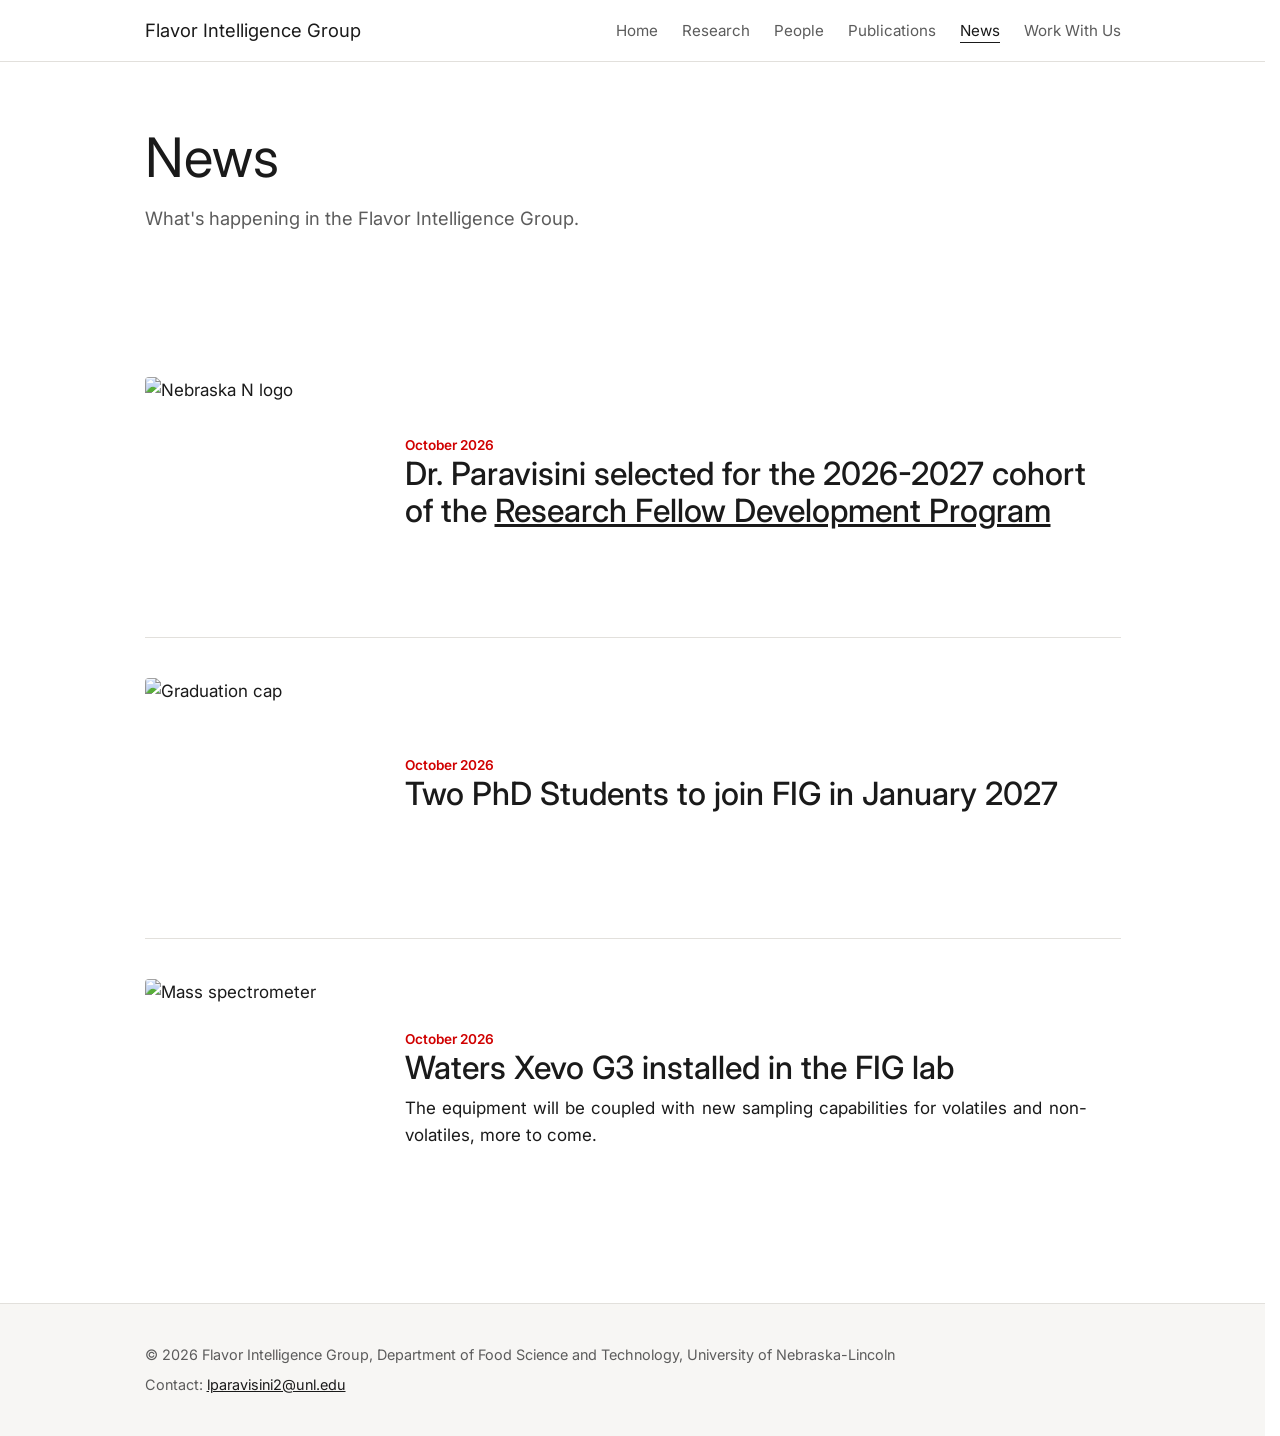
==== news.html @ cf99f229 "Add files via upload" ====
<!doctype html>
<html lang="en">
<head>
<meta charset="utf-8">
<meta name="viewport" content="width=device-width, initial-scale=1">
<title>News — Flavor Intelligence Group</title>
<meta name="description" content="Latest news from the Flavor Intelligence Group at the University of Nebraska-Lincoln.">
<link rel="preconnect" href="https://fonts.googleapis.com">
<link rel="preconnect" href="https://fonts.gstatic.com" crossorigin>
<link href="https://fonts.googleapis.com/css2?family=Fraunces:opsz,wght@9..144,400;9..144,500;9..144,600&family=Inter:wght@400;500;600&display=swap" rel="stylesheet">
<link rel="stylesheet" href="styles.css">
</head>
<body>

<a class="skip-link" href="#main">Skip to main content</a>

<header class="site-header">
  <div class="wrap header-inner">
    <a class="wordmark" href="index.html">
      <span class="wordmark-full">Flavor Intelligence Group</span>
      <span class="wordmark-short">FIG</span>
    </a>
    <nav class="site-nav" aria-label="Primary">
      <ul>
        <li><a href="index.html">Home</a></li>
        <li><a href="research.html">Research</a></li>
        <li><a href="people.html">People</a></li>
        <li><a href="publications.html">Publications</a></li>
        <li><a href="news.html" aria-current="page">News</a></li>
        <li><a href="work-with-us.html">Work With Us</a></li>
      </ul>
    </nav>
  </div>
</header>

<main id="main">

  <!-- ============ BANNER ============ -->
  <section class="hero hero-stack">
    <div class="wrap hero-inner">
      <h1>News</h1>
      <p class="hero-lede">
        What's happening in the Flavor Intelligence Group.
      </p>
    </div>
  </section>

  <!-- ============ NEWS LIST (newest first) ============ -->
  <section class="section">
    <div class="wrap">

      <article class="news-entry">
        <img src="images/nebraska-n.png" alt="Nebraska N logo">
        <div class="news-entry-body">
          <p class="news-date">October 2026</p>
          <h2>Dr. Paravisini selected for the 2026-2027 cohort of the <a href="https://research.unl.edu/proposaldevelopment/rdfp/">Research Fellow Development Program</a></h2>
        </div>
      </article>

      <article class="news-entry">
        <img src="images/grad-hat.png" alt="Graduation cap">
        <div class="news-entry-body">
          <p class="news-date">October 2026</p>
          <h2>Two PhD Students to join FIG in January 2027</h2>
        </div>
      </article>

      <article class="news-entry">
        <img src="images/xevoG3.png" alt="Mass spectrometer">
        <div class="news-entry-body">
          <p class="news-date">October 2026</p>
          <h2>Waters Xevo G3 installed in the FIG lab</h2>
          <p>The equipment will be coupled with new sampling capabilities for volatiles and non-volatiles, more to come. </p>
        </div>
      </article>

    </div>
  </section>

</main>

<footer class="site-footer">
  <div class="wrap footer-inner">
    <p class="footer-title">&copy; 2026 Flavor Intelligence Group, Department of Food Science and Technology, University of Nebraska-Lincoln</p>
    <p class="footer-title">Contact: <a href="mailto:lparavisini2@unl.edu">lparavisini2@unl.edu</a></p>
  </div>
</footer>

</body>
</html>
---- styles.css ----
/* =========================================================
   FIG — stylesheet (clean version)
   Colors, fonts and spacing live in the :root block below.
   ========================================================= */

:root {
  --color-bg:        #ffffff;
  --color-bg-alt:    #f7f6f4;
  --color-text:      #1a1a1a;
  --color-text-muted:#5c5c5c;
  --color-border:    #e2e0dc;
  --color-accent:    #1a1a1a;
  --color-accent-contrast: #ffffff;
  --color-red:       #D00000;   /* UNL red */

  --font-display: "Inter", -apple-system, BlinkMacSystemFont, "Segoe UI", sans-serif;
  --font-body: "Inter", -apple-system, BlinkMacSystemFont, "Segoe UI", sans-serif;

  --content-narrow: 720px;
  --radius: 4px;
  --space-1: 0.5rem;
  --space-2: 1rem;
  --space-3: 1.5rem;
  --space-4: 2.5rem;
  --space-5: 4rem;
  --space-6: 6rem;
}

/* ---------------------------------------------------------
   Reset & base
   --------------------------------------------------------- */
*, *::before, *::after { box-sizing: border-box; }

html {
  -webkit-text-size-adjust: 100%;
  height: 100%;
  scrollbar-gutter: stable;
}

body {
  margin: 0;
  font-family: var(--font-body);
  color: var(--color-text);
  background: var(--color-bg);
  line-height: 1.55;
  font-size: 17px;
  min-height: 100vh;
  display: flex;
  flex-direction: column;
}

main { flex: 1 0 auto; }

h1, h2, h3, h4 {
  font-family: var(--font-display);
  font-weight: 500;
  line-height: 1.15;
  margin: 0 0 var(--space-2);
}

h1 { font-size: clamp(2.2rem, 4.5vw, 3.4rem); font-weight: 400; }
h2 { font-size: clamp(1.5rem, 2.6vw, 2rem); }
h3 { font-size: 1.15rem; }

p {
  margin: 0 0 var(--space-2);
  max-width: 62ch;
  color: var(--color-text);
  text-align: justify;
}

a { color: inherit; }
img { max-width: 100%; display: block; }
ul { margin: 0; padding: 0; list-style: none; }
dl { margin: 0; }

.list-disc {
  list-style: disc;
  padding-left: 1.4em;
  margin: 0 0 var(--space-3);
}

.list-disc li { margin-bottom: 0.4em; }

.wrap {
  max-width: 80vw;
  margin: 0 auto;
  padding: 0 var(--space-3);
}

.section { padding: var(--space-5) 0; }

/* Equal-height sections (Work With Us) */
.same-height {
  display: flex;
  align-items: flex-start;
  min-height: 0 !important;        /* cancels any height set by the script */
  padding: var(--space-4) 0;       /* tighter than the default 4rem */
}

.same-height .wrap { width: 100%; }

.same-height + .same-height {
  border-top: 1px solid var(--color-border);
}

@media (prefers-reduced-motion: reduce) {
  * { transition: none !important; animation: none !important; }
}

/* ---------------------------------------------------------
   Accessibility
   --------------------------------------------------------- */
.skip-link {
  position: absolute;
  top: -100px;
  left: var(--space-2);
  z-index: 100;
  background: var(--color-text);
  color: var(--color-bg);
  padding: 0.6em 1em;
  border-radius: var(--radius);
  text-decoration: none;
  font-size: 0.9rem;
  transition: top 0.15s ease;
}

.skip-link:focus { top: var(--space-2); }

a:focus-visible,
button:focus-visible {
  outline: 2px solid var(--color-accent);
  outline-offset: 2px;
}

/* ---------------------------------------------------------
   Header / nav
   --------------------------------------------------------- */
.site-header {
  border-bottom: 1px solid var(--color-border);
  background: var(--color-bg);
}

.header-inner {
  display: flex;
  align-items: center;
  justify-content: space-between;
  flex-wrap: wrap;
  gap: var(--space-2);
  padding-top: var(--space-2);
  padding-bottom: var(--space-2);
}

.wordmark {
  font-family: var(--font-display);
  font-size: 1.15rem;
  text-decoration: none;
  color: var(--color-text);
}

.wordmark-short { display: none; }

.site-nav ul {
  display: flex;
  flex-wrap: wrap;
  gap: var(--space-3);
}

.site-nav a {
  text-decoration: none;
  font-size: 0.95rem;
  color: var(--color-text-muted);
  padding-bottom: 2px;
  border-bottom: 1px solid transparent;
}

.site-nav a:hover,
.site-nav a[aria-current="page"] {
  color: var(--color-text);
  border-bottom-color: var(--color-accent);
}

/* ---------------------------------------------------------
   Buttons & links
   --------------------------------------------------------- */
.button {
  display: inline-block;
  padding: 0.7em 1.4em;
  border-radius: var(--radius);
  text-decoration: none;
  font-size: 0.95rem;
  font-weight: 500;
  border: 1px solid transparent;
}

.button-primary {
  background: var(--color-accent);
  color: var(--color-accent-contrast);
}

.button-ghost {
  border-color: var(--color-border);
  color: var(--color-text);
}

.text-link {
  display: inline-block;
  margin-top: var(--space-1);
  text-decoration: none;
  color: var(--color-text);
  border-bottom: 1px solid var(--color-accent);
  font-size: 0.95rem;
}

/* ---------------------------------------------------------
   Hero
   --------------------------------------------------------- */
.hero {
  padding: var(--space-5) 0;
  overflow: hidden;
}

.hero-inner {
  display: flex;
  align-items: center;
  gap: var(--space-4);
}

.hero-stack .hero-inner {
  display: block;
}

.hero-visual {
  flex: 0 0 38%;
  min-width: 0;
  aspect-ratio: 4 / 5;
  overflow: hidden;
  border-radius: var(--radius);
}

.hero-visual img {
  width: 100%;
  height: 100%;
  object-fit: cover;
  object-position: left center;
}

.hero-content {
  flex: 1 1 auto;
  min-width: 0;
  max-width: var(--content-narrow);
}

.eyebrow {
  font-size: 0.85rem;
  color: var(--color-text-muted);
  margin-bottom: var(--space-2);
}

.hero-tagline {
  font-size: 0.8rem;
  letter-spacing: 0.06em;
  text-transform: uppercase;
  color: var(--color-accent);
  font-weight: 600;
  margin: -0.4em 0 var(--space-2);
}

.hero-lede {
  font-size: 1.15rem;
  color: var(--color-text-muted);
}

.hero-actions {
  display: flex;
  gap: var(--space-2);
  margin-top: var(--space-3);
  flex-wrap: wrap;
}

@media (max-width: 900px) {
  .hero-inner {
    flex-direction: column-reverse;
    text-align: left;
  }
  .hero-visual {
    flex-basis: auto;
    width: 70%;
    aspect-ratio: 1 / 1;
    align-self: flex-start;
  }
  .hero-content { max-width: none; }
}

/* ---------------------------------------------------------
   Hero with background picture
   (Work With Us = .hero-picture, Publications = + .hero-picture-pubs)
   --------------------------------------------------------- */
.hero-picture {
  padding-bottom: calc(var(--space-6) + 3rem);
  margin-bottom: -4rem;            /* pulls the next section up; picture size unchanged */
  background-color: #ffffff;
  background-image:
    linear-gradient(90deg, #ffffff 0%, #ffffff 42%, rgba(255,255,255,0) 60%),
    url("images/Red-Network-Handshake.png");
  background-repeat: no-repeat;
  background-size: 100% 100%, auto 100%;
  background-position: center, right center;
}

.hero-picture-pubs {
  background-image:
    linear-gradient(90deg, #ffffff 0%, #ffffff 62%, rgba(255,255,255,0) 78%),
    url("images/Red-Network-Publications.png");
  background-size: 100% 100%, auto min(100%, 420px);
  background-position: center, right center;
}

@media (max-width: 900px) {
  .hero-picture {
    background-image:
      linear-gradient(90deg, rgba(255,255,255,0.88) 0%, rgba(255,255,255,0.7) 100%),
      url("images/Red-Network-Handshake.png");
    background-size: 100% 100%, cover;
    background-position: center, center;
  }

  .hero-picture-pubs {
    background-image:
      linear-gradient(90deg, rgba(255,255,255,0.95) 0%, rgba(255,255,255,0.8) 100%),
      url("images/Red-Network-Publications.png");
    background-size: 100% 100%, auto min(100%, 300px);
    background-position: center, right center;
  }
}

/* ---------------------------------------------------------
   Research page: two-column editorial layout
   --------------------------------------------------------- */
.research-row {
  display: grid;
  grid-template-columns: 1fr 1fr;
  gap: var(--space-5);
  align-items: center;
}

.research-row.reverse .research-text { order: 2; }

.research-text p { max-width: none; }

.research-image img {
  width: 100%;
  height: auto;
  border-radius: var(--radius);
}

@media (max-width: 800px) {
  .research-row {
    grid-template-columns: 1fr;
    gap: var(--space-3);
  }
  .research-row.reverse .research-text { order: 0; }
}

/* ---------------------------------------------------------
   Publications page
   --------------------------------------------------------- */
.pub-stats {
  display: flex;
  gap: var(--space-4);
  margin: var(--space-3) 0 var(--space-2);
}

.pub-stats dd {
  font-family: var(--font-display);
  font-size: 1.6rem;
  margin: 0;
}

.pub-stats dt {
  font-size: 0.8rem;
  color: var(--color-text-muted);
  margin: 0;
}

.pub-list { border-top: 1px solid var(--color-border); }

.pub-entry {
  padding: var(--space-2) 0;
  border-bottom: 1px solid var(--color-border);
}

.pub-title {
  font-family: var(--font-display);
  font-size: 1.05rem;
  margin: 0 0 0.3em;
  max-width: 68ch;
}

.pub-title a {
  color: var(--color-text);
  text-decoration: none;
  border-bottom: 1px solid var(--color-border);
}

.pub-title a:hover { border-bottom-color: var(--color-accent); }

.pub-authors {
  font-size: 0.92rem;
  color: var(--color-text-muted);
  margin: 0 0 0.2em;
}

.pub-meta {
  font-size: 0.88rem;
  color: var(--color-text-muted);
  margin: 0;
}

.pub-badge {
  display: inline-block;
  margin-left: var(--space-1);
  padding: 0.1em 0.6em;
  border: 1px solid var(--color-border);
  border-radius: 999px;
  font-size: 0.78rem;
}

.pub-tag {
  display: inline-block;
  margin-left: 0.5em;
  padding: 0.05em 0.5em;
  background: var(--color-bg-alt);
  border-radius: var(--radius);
  font-size: 0.72rem;
  color: var(--color-text-muted);
  vertical-align: middle;
}

/* ---------------------------------------------------------
   Home: intro grid & facts
   --------------------------------------------------------- */
.intro-grid {
  display: grid;
  grid-template-columns: 1fr;
  gap: var(--space-5);
  align-items: start;
}

.fact-list {
  display: flex;
  flex-direction: column;
  gap: var(--space-3);
}

.fact dt {
  font-size: 0.8rem;
  color: var(--color-text-muted);
  margin-bottom: 0.2em;
}

.fact dd {
  margin: 0;
  font-family: var(--font-display);
  font-size: 1.05rem;
}

/* ---------------------------------------------------------
   Home: picture cards
   --------------------------------------------------------- */
.card-grid {
  display: grid;
  grid-template-columns: repeat(4, minmax(200px, 1fr));
  gap: var(--space-3);
  margin: var(--space-3) 0;
}

.card {
  padding: var(--space-3);
  background: var(--color-bg);
  border-radius: var(--radius);
  min-width: 0;
}

.card p { margin-bottom: 0; }

.card img {
  width: 100%;
  max-width: 220px;
  height: auto;
  border-radius: var(--radius);
  margin: 0 auto;
}

.card figcaption {
  margin-top: var(--space-1);
  text-align: center;
  font-weight: 600;
  font-size: clamp(0.8rem, 1.8vw, 1rem);
  color: var(--color-red);
}

/* ---------------------------------------------------------
   News page
   --------------------------------------------------------- */
.news-entry {
  display: flex;
  align-items: center;
  gap: var(--space-4);
  padding: var(--space-4) 0;
  border-bottom: 1px solid var(--color-border);
}

.news-entry:first-child { padding-top: 0; }
.news-entry:last-child { border-bottom: none; }

.news-entry img {
  flex: 0 0 220px;
  width: 220px;
  height: 220px;
  object-fit: cover;
  border-radius: var(--radius);
}

.news-entry-body { min-width: 0; }
.news-entry-body h2 { margin-bottom: var(--space-1); }
.news-entry-body p { margin-bottom: 0; }

.news-date {
  font-size: 0.85rem;
  font-weight: 600;
  color: var(--color-red);
  margin-bottom: var(--space-1);
}

@media (max-width: 700px) {
  .news-entry {
    flex-direction: column;
    align-items: flex-start;
    gap: var(--space-2);
  }
  .news-entry img {
    flex-basis: auto;
    width: 100%;
    max-width: 320px;
    height: auto;
    aspect-ratio: 1 / 1;
  }
}
/* Horizontal list with a | between items */
.list-bar {
  display: flex;
  flex-wrap: wrap;
  gap: 0.75rem 0;
  margin-bottom: var(--space-3);
}

.list-bar li + li::before {
  content: "|";
  margin: 0 1.25em;
  color: var(--color-border);
}

.list-bar + h3 {
  margin-top: var(--space-4);
}
/* ---------------------------------------------------------
   Home: news carousel
   --------------------------------------------------------- */
.news-banner {
  background: var(--color-bg-alt);
  padding: var(--space-4) 0;
}

.news-carousel {
  display: flex;
  align-items: center;
  gap: var(--space-3);
}

.news-viewport {
  flex: 1 1 auto;
  overflow: hidden;
}

.news-track {
  display: flex;
  transition: transform 0.4s ease;
}

.news-item {
  flex: 0 0 100%;
  display: flex;
  align-items: center;
  gap: var(--space-4);
}

.news-item img {
  width: 220px;
  height: auto;
  object-fit: contain;
  border-radius: var(--radius);
  flex-shrink: 0;
}

.news-item p {
  margin: 0;
  font-size: 1.2rem;
  max-width: 48ch;
}

.news-arrow {
  flex: 0 0 auto;
  width: 44px;
  height: 44px;
  border-radius: 50%;
  border: 1px solid var(--color-border);
  background: var(--color-bg);
  font-size: 1.2rem;
  cursor: pointer;
}

.news-arrow:hover { background: var(--color-bg-alt); }

/* ---------------------------------------------------------
   People page
   --------------------------------------------------------- */
.people-inner { gap: var(--space-6); }

.people-visual {
  flex: 0 0 240px;
  aspect-ratio: 1 / 1;
  border-radius: 50%;
}

.people-visual img { object-position: center top; }

.people-role {
  font-size: 1.05rem;
  color: var(--color-text-muted);
  margin: -0.4em 0 var(--space-3);
}

.degree-table {
  width: 100%;
  max-width: 760px;
  border-collapse: collapse;
  margin-top: var(--space-3);
  font-size: 0.95rem;
}

.degree-table th,
.degree-table td {
  text-align: left;
  padding: 0.7em 1em 0.7em 0;
  border-bottom: 1px solid var(--color-border);
}

.degree-table th {
  font-weight: 500;
  color: var(--color-text-muted);
  font-size: 0.8rem;
}

@media (max-width: 900px) {
  .people-visual {
    flex-basis: auto;
    width: 160px;
    align-self: flex-start;
  }
}

@media (max-width: 560px) {
  .degree-table { font-size: 0.85rem; }
  .degree-table th,
  .degree-table td { padding: 0.5em 0.5em 0.5em 0; }
}

/* ---------------------------------------------------------
   Footer: copyright on the left, contact on the right
   --------------------------------------------------------- */
.site-footer {
  border-top: 1px solid var(--color-border);
  padding: var(--space-4) 0;
  background: var(--color-bg-alt);
}

.footer-inner {
  display: flex;
  justify-content: space-between;
  align-items: center;
  flex-wrap: wrap;
  gap: 0.5rem 2rem;
}

.footer-inner p {
  margin: 0;
  max-width: none;
}

.footer-inner a[href^="mailto"] { white-space: nowrap; }

.footer-title {
  font-family: var(--font-display);
  font-size: 0.95rem;
}

.site-footer p {
  font-size: 0.9rem;
  color: var(--color-text-muted);
}

.site-footer a { color: var(--color-text); }

/* ---------------------------------------------------------
   Responsive
   --------------------------------------------------------- */
@media (max-width: 800px) {
  .card-grid { grid-template-columns: 1fr; }
  .footer-inner {
    flex-direction: column;
    align-items: flex-start;
  }
}

@media (max-width: 480px) {
  .wordmark-full { display: none; }
  .wordmark-short { display: inline; }
}
/* ---------------------------------------------------------
   Services cards
   --------------------------------------------------------- */

.services-grid {
  display: grid;
  grid-template-columns: repeat(2, minmax(0, 1fr));
  gap: 1.5rem;
  margin: 2rem 0;
}

.service-card {
  padding: 1.5rem;
  border: 1px solid var(--color-border);
  border-radius: var(--radius);
  background: var(--color-bg-alt);
}

.service-card h3 {
  margin-bottom: 1rem;
}

.service-card .list-disc {
  margin-bottom: 0;
}

@media (max-width: 700px) {
  .services-grid {
    grid-template-columns: 1fr;
  }
}
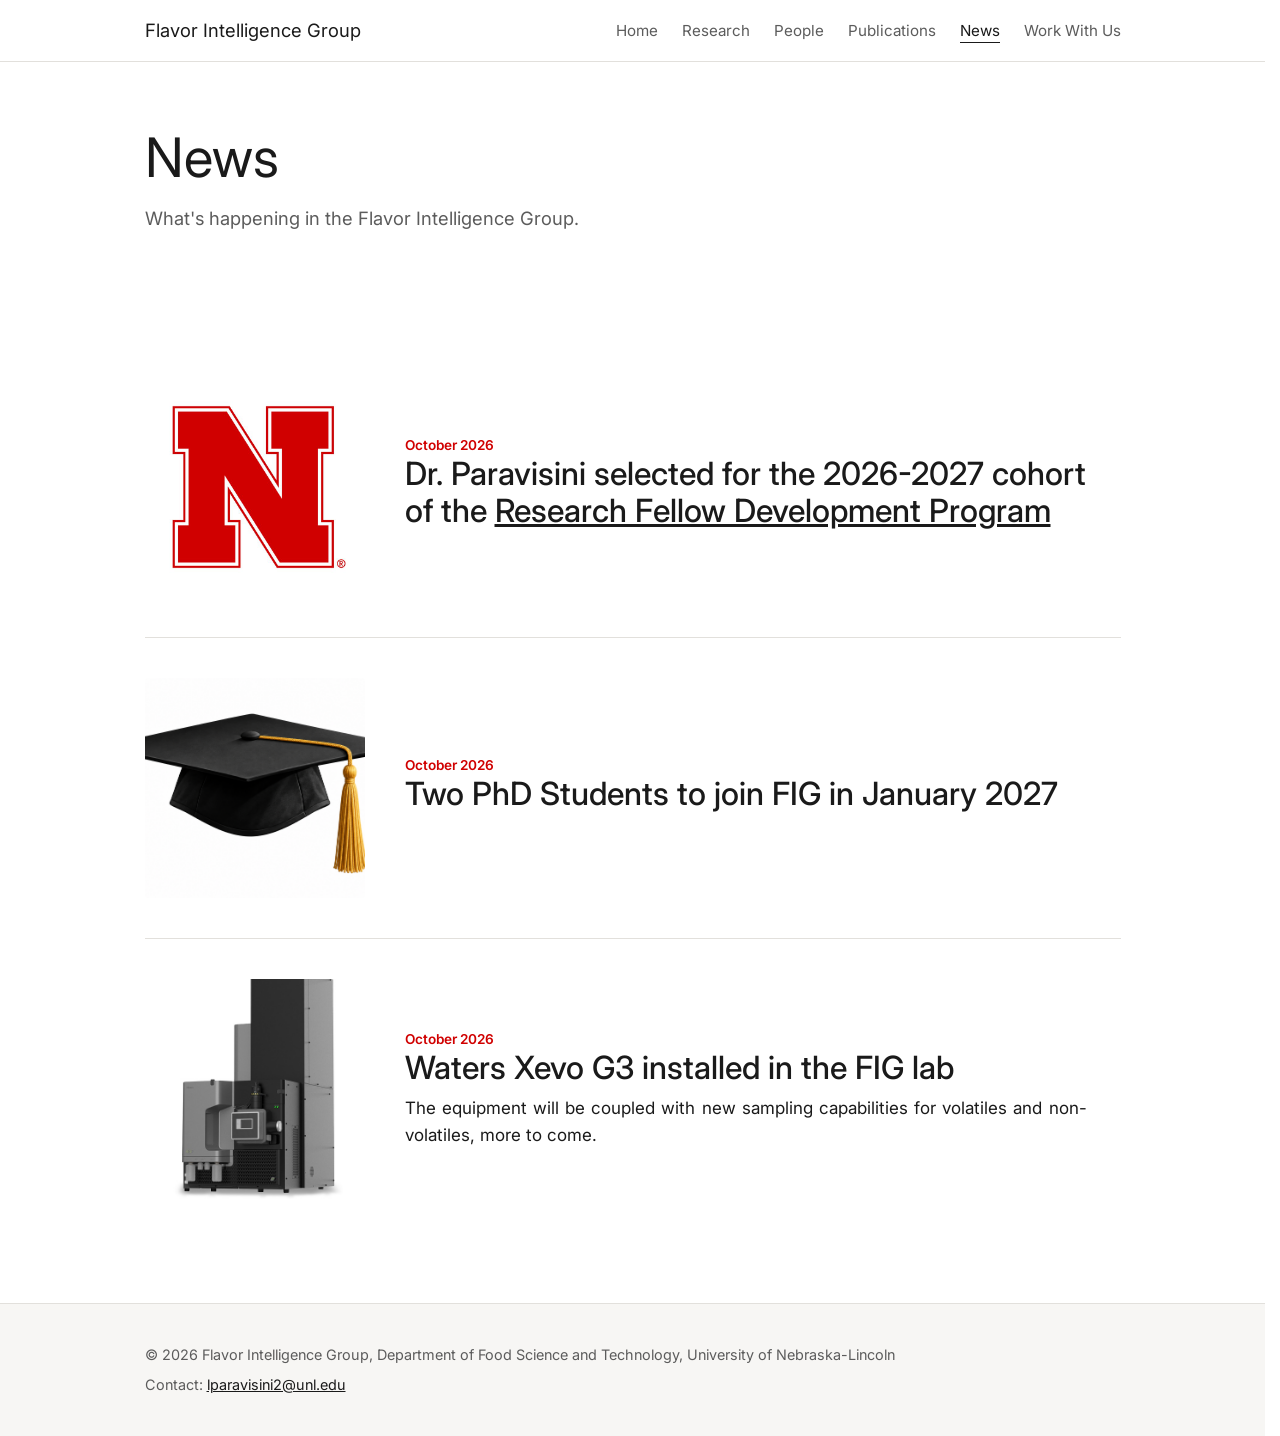
==== commit ef760055: "Fix image paths and update pages" ====
--- a/news.html
+++ b/news.html
@@ -50,7 +50,7 @@
     <div class="wrap">
 
       <article class="news-entry">
-        <img src="images/nebraska-n.png" alt="Nebraska N logo">
+        <img src="Images/nebraska-n.png" alt="Nebraska N logo">
         <div class="news-entry-body">
           <p class="news-date">October 2026</p>
           <h2>Dr. Paravisini selected for the 2026-2027 cohort of the <a href="https://research.unl.edu/proposaldevelopment/rdfp/">Research Fellow Development Program</a></h2>
@@ -58,7 +58,7 @@
       </article>
 
       <article class="news-entry">
-        <img src="images/grad-hat.png" alt="Graduation cap">
+        <img src="Images/grad-hat.png" alt="Graduation cap">
         <div class="news-entry-body">
           <p class="news-date">October 2026</p>
           <h2>Two PhD Students to join FIG in January 2027</h2>
@@ -66,7 +66,7 @@
       </article>
 
       <article class="news-entry">
-        <img src="images/xevoG3.png" alt="Mass spectrometer">
+        <img src="Images/xevoG3.png" alt="Mass spectrometer">
         <div class="news-entry-body">
           <p class="news-date">October 2026</p>
           <h2>Waters Xevo G3 installed in the FIG lab</h2>
--- a/styles.css
+++ b/styles.css
@@ -302,7 +302,7 @@
   background-color: #ffffff;
   background-image:
     linear-gradient(90deg, #ffffff 0%, #ffffff 42%, rgba(255,255,255,0) 60%),
-    url("images/Red-Network-Handshake.png");
+    url("Images/Red-Network-Handshake.png");
   background-repeat: no-repeat;
   background-size: 100% 100%, auto 100%;
   background-position: center, right center;
@@ -311,7 +311,7 @@
 .hero-picture-pubs {
   background-image:
     linear-gradient(90deg, #ffffff 0%, #ffffff 62%, rgba(255,255,255,0) 78%),
-    url("images/Red-Network-Publications.png");
+    url("Images/Red-Network-Publications.png");
   background-size: 100% 100%, auto min(100%, 420px);
   background-position: center, right center;
 }
@@ -320,7 +320,7 @@
   .hero-picture {
     background-image:
       linear-gradient(90deg, rgba(255,255,255,0.88) 0%, rgba(255,255,255,0.7) 100%),
-      url("images/Red-Network-Handshake.png");
+      url("Images/Red-Network-Handshake.png");
     background-size: 100% 100%, cover;
     background-position: center, center;
   }
@@ -328,7 +328,7 @@
   .hero-picture-pubs {
     background-image:
       linear-gradient(90deg, rgba(255,255,255,0.95) 0%, rgba(255,255,255,0.8) 100%),
-      url("images/Red-Network-Publications.png");
+      url("Images/Red-Network-Publications.png");
     background-size: 100% 100%, auto min(100%, 300px);
     background-position: center, right center;
   }
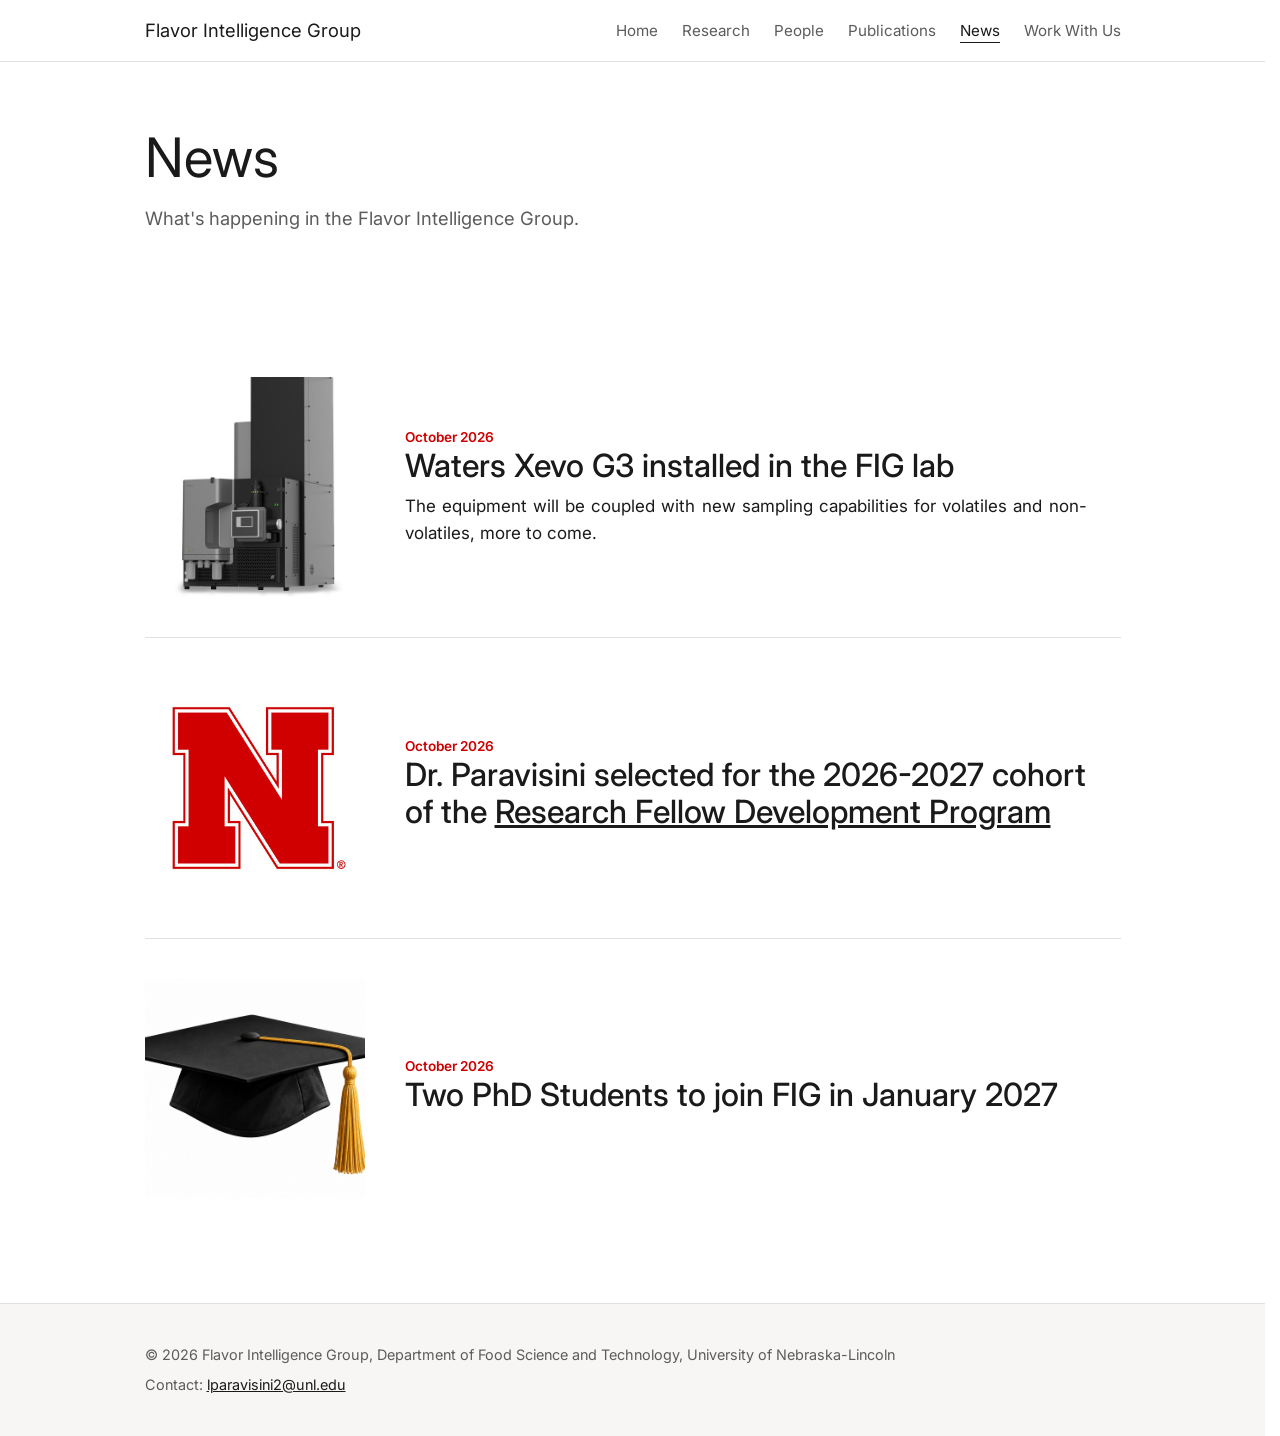
==== commit d4c76769: "Reorder news" ====
--- a/news.html
+++ b/news.html
@@ -50,6 +50,15 @@
     <div class="wrap">
 
       <article class="news-entry">
+        <img src="Images/xevoG3.png" alt="Mass spectrometer">
+        <div class="news-entry-body">
+          <p class="news-date">October 2026</p>
+          <h2>Waters Xevo G3 installed in the FIG lab</h2>
+          <p>The equipment will be coupled with new sampling capabilities for volatiles and non-volatiles, more to come. </p>
+        </div>
+      </article>
+      
+      <article class="news-entry">
         <img src="Images/nebraska-n.png" alt="Nebraska N logo">
         <div class="news-entry-body">
           <p class="news-date">October 2026</p>
@@ -65,14 +74,6 @@
         </div>
       </article>
 
-      <article class="news-entry">
-        <img src="Images/xevoG3.png" alt="Mass spectrometer">
-        <div class="news-entry-body">
-          <p class="news-date">October 2026</p>
-          <h2>Waters Xevo G3 installed in the FIG lab</h2>
-          <p>The equipment will be coupled with new sampling capabilities for volatiles and non-volatiles, more to come. </p>
-        </div>
-      </article>
 
     </div>
   </section>
--- a/styles.css
+++ b/styles.css
@@ -758,3 +758,23 @@
     grid-template-columns: 1fr;
   }
 }
+/* ---------------------------------------------------------
+   Mobile fixes
+   --------------------------------------------------------- */
+@media (max-width: 700px) {
+  .wrap {
+    max-width: 100%;
+  }
+
+  p {
+    text-align: left;
+  }
+
+  .site-nav ul {
+    gap: 0.5rem 1.25rem;
+  }
+
+  h1 {
+    font-size: 2rem;
+  }
+}
